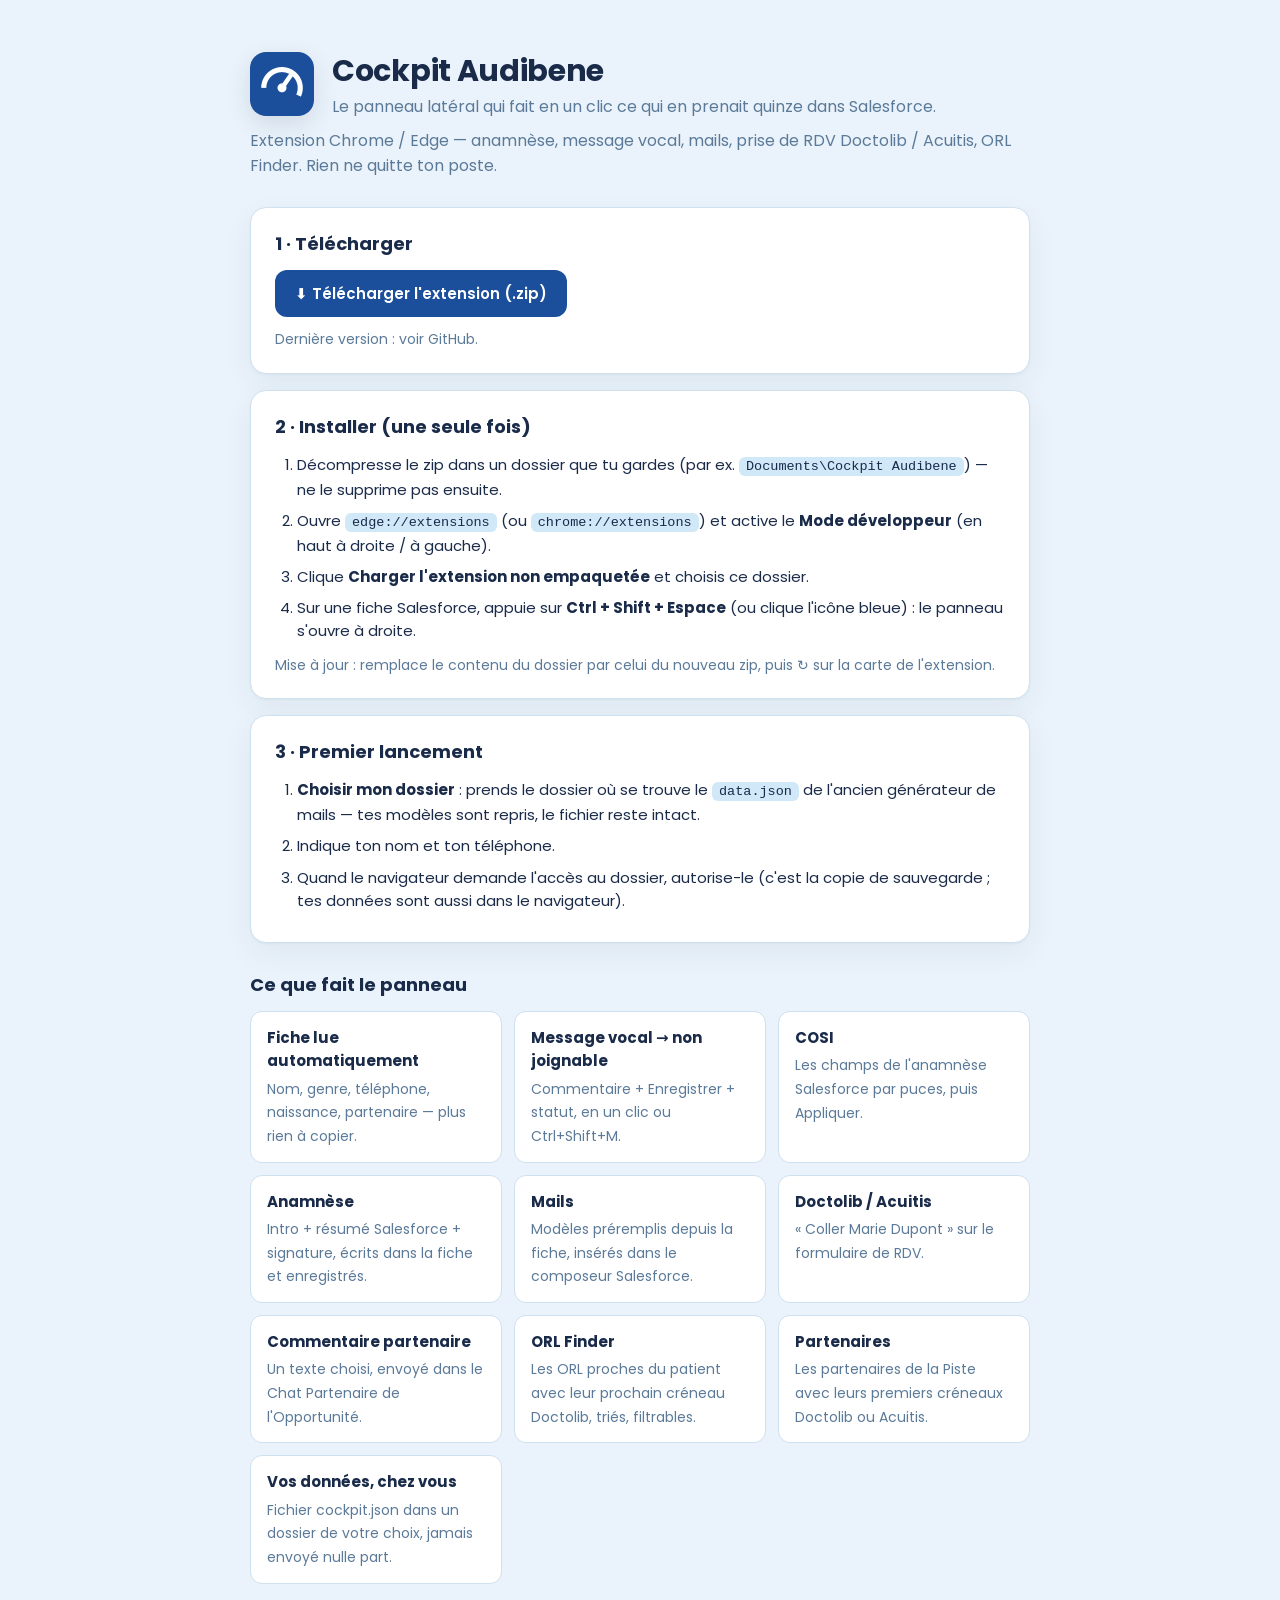
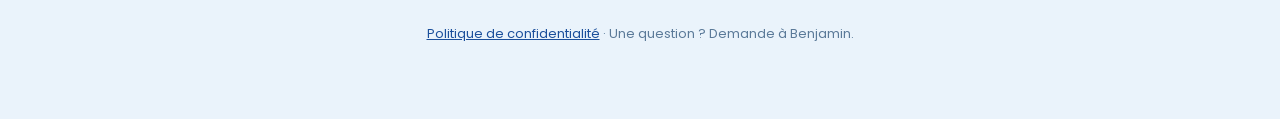
==== index.html @ 2cc53d77 "Page d'installation de Cockpit Audibene Le code source vit dans un dépôt privé ; ce dépôt ne contien" ====
<!doctype html>
<html lang="fr">
<head>
  <meta charset="utf-8" />
  <meta name="viewport" content="width=device-width, initial-scale=1" />
  <title>Cockpit Audibene — installation</title>
  <link rel="icon" href="./icons/icon48.png" />
  <link rel="preconnect" href="https://fonts.gstatic.com" crossorigin />
  <link rel="stylesheet" href="https://fonts.googleapis.com/css2?family=Poppins:wght@400;500;600;700&display=swap" />
  <style>
    :root { --bg:#eaf3fb; --surface:#fff; --text:#1a2b4a; --muted:#5b7a99; --accent:#1b4f9b; --accent-strong:#154080; --accent-soft:#d0e8f7; --border:#cfe0ef; --success:#2e7d5a; }
    * { box-sizing: border-box; }
    body { margin:0; background:var(--bg); color:var(--text); font: 15px/1.55 "Poppins","Segoe UI",system-ui,sans-serif; }
    main { max-width: 820px; margin: 0 auto; padding: 48px 20px 80px; }
    .hero { display:flex; align-items:center; gap:18px; margin-bottom: 10px; }
    .hero img { width:64px; height:64px; border-radius:16px; box-shadow: 0 8px 24px rgba(26,43,74,.12); }
    h1 { margin:0; font-size: 30px; letter-spacing:-.01em; }
    .sub { color:var(--muted); margin: 0 0 28px; font-size: 16px; }
    .card { background:var(--surface); border:1px solid var(--border); border-radius:16px; padding: 22px 24px; margin: 16px 0; box-shadow: 0 1px 2px rgba(26,43,74,.04), 0 10px 30px rgba(26,43,74,.06); }
    h2 { font-size: 18px; margin: 0 0 12px; }
    .btn { display:inline-flex; align-items:center; gap:8px; background:var(--accent); color:#fff; text-decoration:none; padding: 12px 20px; border-radius: 12px; font-weight:600; transition: background .25s, transform .25s, box-shadow .25s; }
    .btn:hover { background:var(--accent-strong); box-shadow: 0 6px 18px rgba(27,79,155,.28); transform: translateY(-1px); }
    .btn.ghost { background: var(--accent-soft); color: var(--accent-strong); }
    .btn.ghost:hover { background:#b8d4e8; box-shadow:none; }
    .row { display:flex; flex-wrap:wrap; gap:12px; align-items:center; }
    ol { padding-left: 22px; margin: 0; } ol li { margin: 8px 0; }
    code { background: var(--accent-soft); padding: 2px 7px; border-radius: 6px; font-size: 13.5px; }
    .grid { display:grid; grid-template-columns: repeat(auto-fit, minmax(220px, 1fr)); gap: 12px; }
    .feat { background: var(--surface); border:1px solid var(--border); border-radius: 12px; padding: 14px 16px; }
    .feat b { display:block; margin-bottom: 4px; }
    .feat span { color: var(--muted); font-size: 14px; }
    .note { color: var(--muted); font-size: 14px; }
    footer { color: var(--muted); font-size: 13px; text-align:center; margin-top: 40px; }
    footer a { color: var(--accent); }
  </style>
</head>
<body>
<main>
  <div class="hero">
    <img src="./icons/icon128.png" alt="" />
    <div>
      <h1>Cockpit Audibene</h1>
      <p class="sub" style="margin:0">Le panneau latéral qui fait en un clic ce qui en prenait quinze dans Salesforce.</p>
    </div>
  </div>
  <p class="sub">Extension Chrome / Edge — anamnèse, message vocal, mails, prise de RDV Doctolib / Acuitis, ORL Finder. Rien ne quitte ton poste.</p>

  <div class="card">
    <h2>1 · Télécharger</h2>
    <div class="row">
      <a class="btn" id="dl" href="https://github.com/Benjamin-Mag/cockpit-audibene-install/releases/latest/download/cockpit-audibene.zip">⬇ Télécharger l'extension (.zip)</a>
    </div>
    <p class="note" style="margin:12px 0 0">Dernière version : <span id="ver">…</span>.</p>
  </div>

  <div class="card">
    <h2>2 · Installer (une seule fois)</h2>
    <ol>
      <li>Décompresse le zip dans un dossier que tu gardes (par ex. <code>Documents\Cockpit Audibene</code>) — ne le supprime pas ensuite.</li>
      <li>Ouvre <code>edge://extensions</code> (ou <code>chrome://extensions</code>) et active le <b>Mode développeur</b> (en haut à droite / à gauche).</li>
      <li>Clique <b>Charger l'extension non empaquetée</b> et choisis ce dossier.</li>
      <li>Sur une fiche Salesforce, appuie sur <b>Ctrl + Shift + Espace</b> (ou clique l'icône bleue) : le panneau s'ouvre à droite.</li>
    </ol>
    <p class="note" style="margin:12px 0 0">Mise à jour : remplace le contenu du dossier par celui du nouveau zip, puis ↻ sur la carte de l'extension.</p>
  </div>

  <div class="card">
    <h2>3 · Premier lancement</h2>
    <ol>
      <li><b>Choisir mon dossier</b> : prends le dossier où se trouve le <code>data.json</code> de l'ancien générateur de mails — tes modèles sont repris, le fichier reste intact.</li>
      <li>Indique ton nom et ton téléphone.</li>
      <li>Quand le navigateur demande l'accès au dossier, autorise-le (c'est la copie de sauvegarde ; tes données sont aussi dans le navigateur).</li>
    </ol>
  </div>

  <h2 style="margin:28px 0 12px">Ce que fait le panneau</h2>
  <div class="grid">
    <div class="feat"><b>Fiche lue automatiquement</b><span>Nom, genre, téléphone, naissance, partenaire — plus rien à copier.</span></div>
    <div class="feat"><b>Message vocal → non joignable</b><span>Commentaire + Enregistrer + statut, en un clic ou Ctrl+Shift+M.</span></div>
    <div class="feat"><b>COSI</b><span>Les champs de l'anamnèse Salesforce par puces, puis Appliquer.</span></div>
    <div class="feat"><b>Anamnèse</b><span>Intro + résumé Salesforce + signature, écrits dans la fiche et enregistrés.</span></div>
    <div class="feat"><b>Mails</b><span>Modèles préremplis depuis la fiche, insérés dans le composeur Salesforce.</span></div>
    <div class="feat"><b>Doctolib / Acuitis</b><span>« Coller Marie Dupont » sur le formulaire de RDV.</span></div>
    <div class="feat"><b>Commentaire partenaire</b><span>Un texte choisi, envoyé dans le Chat Partenaire de l'Opportunité.</span></div>
    <div class="feat"><b>ORL Finder</b><span>Les ORL proches du patient avec leur prochain créneau Doctolib, triés, filtrables.</span></div>
    <div class="feat"><b>Partenaires</b><span>Les partenaires de la Piste avec leurs premiers créneaux Doctolib ou Acuitis.</span></div>
    <div class="feat"><b>Vos données, chez vous</b><span>Fichier cockpit.json dans un dossier de votre choix, jamais envoyé nulle part.</span></div>
  </div>

  <footer>
    <a href="./privacy.html">Politique de confidentialité</a> · Une question ? Demande à Benjamin.
  </footer>
</main>
<script>
  fetch('https://api.github.com/repos/Benjamin-Mag/cockpit-audibene-install/releases/latest').then(r => r.json()).then(r => {
    if (r && r.tag_name) document.getElementById('ver').textContent = r.tag_name + (r.published_at ? ' — ' + new Date(r.published_at).toLocaleDateString('fr-FR') : '');
    else document.getElementById('ver').textContent = 'voir GitHub';
  }).catch(() => { document.getElementById('ver').textContent = 'voir GitHub'; });
</script>
</body>
</html>
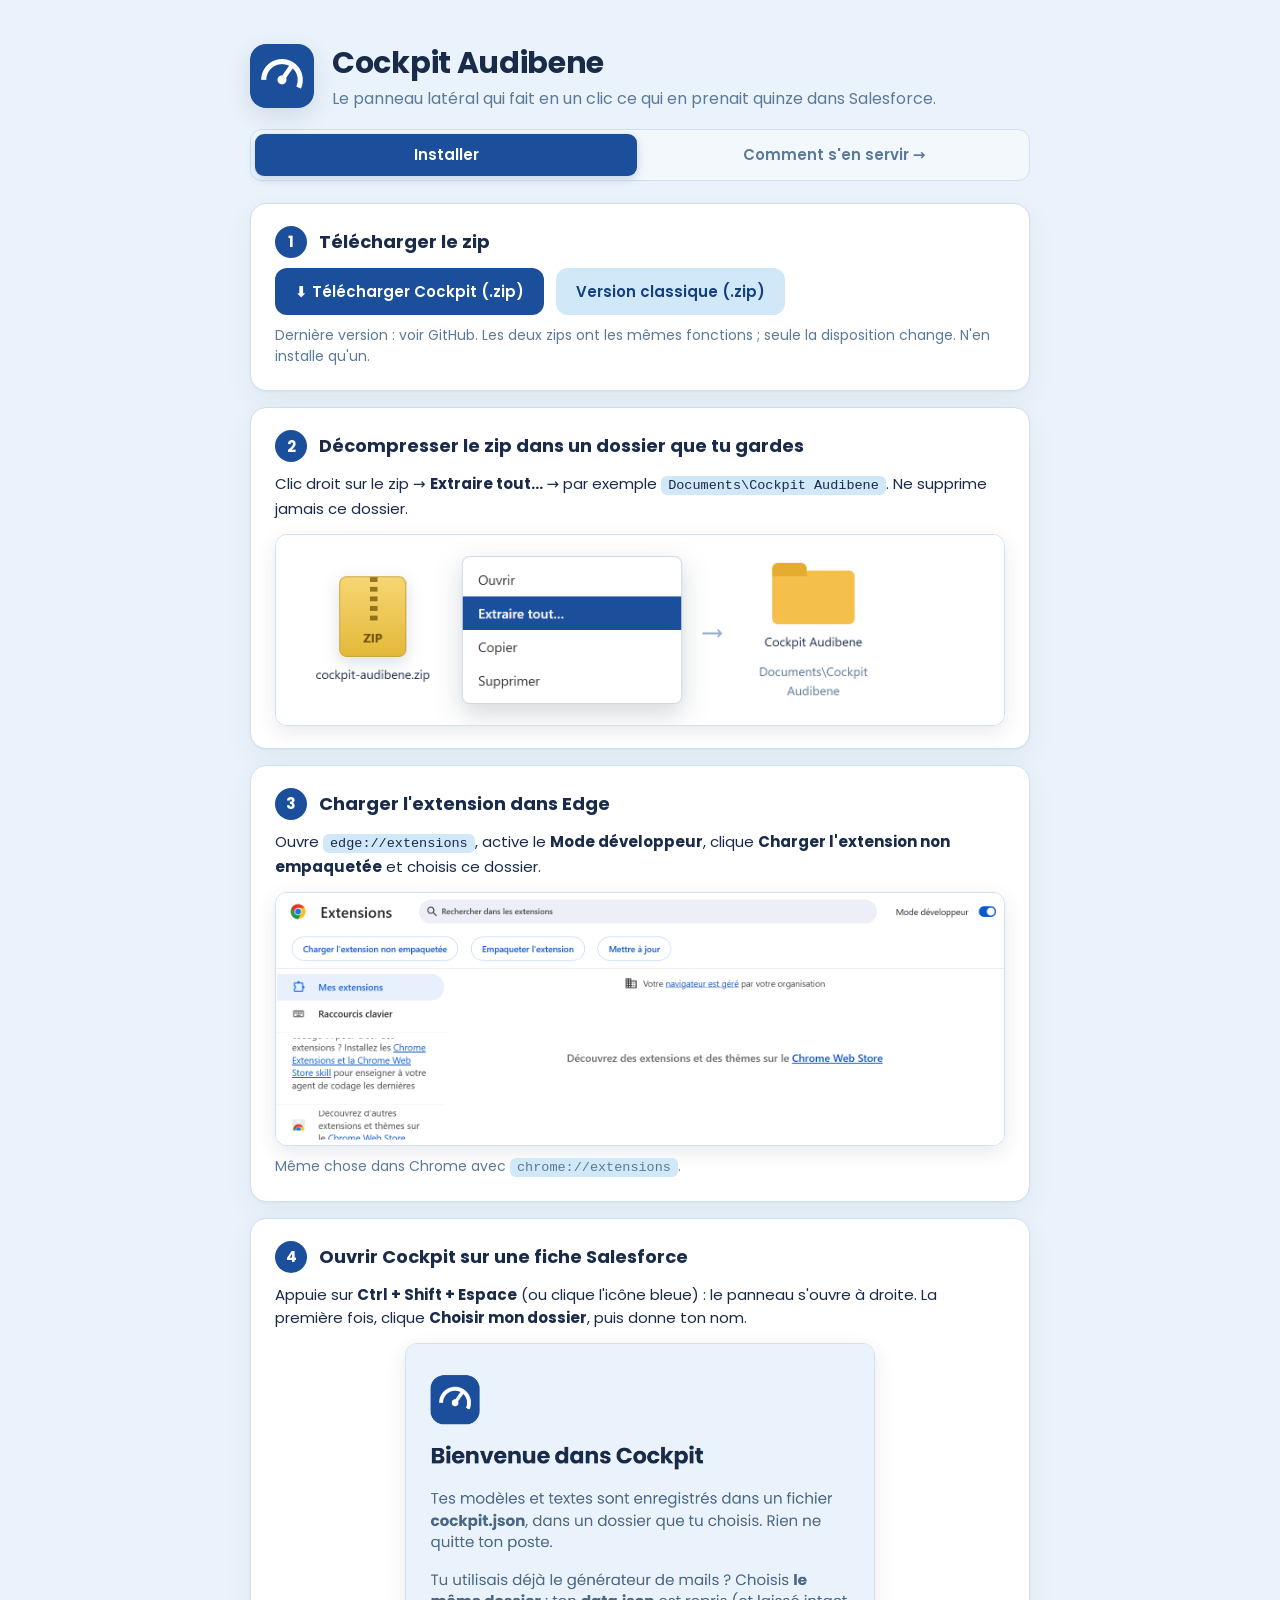
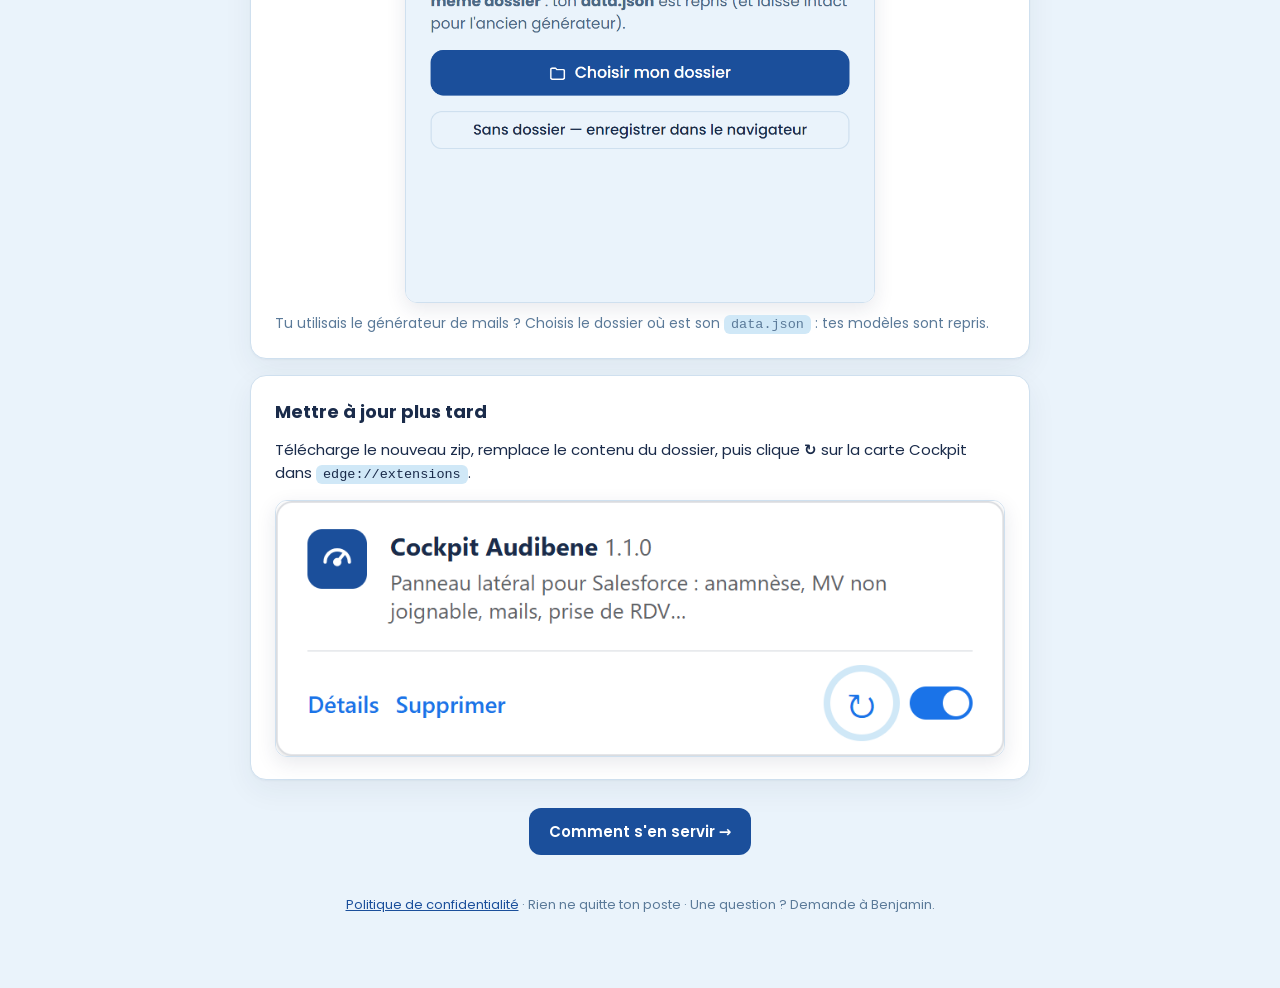
==== commit 8c88fcf0: "Tutoriel : installation en 4 étapes et page « Comment s’en servir », avec captures - index.html : 4 " ====
--- a/index.html
+++ b/index.html
@@ -7,32 +7,7 @@
   <link rel="icon" href="./icons/icon48.png" />
   <link rel="preconnect" href="https://fonts.gstatic.com" crossorigin />
   <link rel="stylesheet" href="https://fonts.googleapis.com/css2?family=Poppins:wght@400;500;600;700&display=swap" />
-  <style>
-    :root { --bg:#eaf3fb; --surface:#fff; --text:#1a2b4a; --muted:#5b7a99; --accent:#1b4f9b; --accent-strong:#154080; --accent-soft:#d0e8f7; --border:#cfe0ef; --success:#2e7d5a; }
-    * { box-sizing: border-box; }
-    body { margin:0; background:var(--bg); color:var(--text); font: 15px/1.55 "Poppins","Segoe UI",system-ui,sans-serif; }
-    main { max-width: 820px; margin: 0 auto; padding: 48px 20px 80px; }
-    .hero { display:flex; align-items:center; gap:18px; margin-bottom: 10px; }
-    .hero img { width:64px; height:64px; border-radius:16px; box-shadow: 0 8px 24px rgba(26,43,74,.12); }
-    h1 { margin:0; font-size: 30px; letter-spacing:-.01em; }
-    .sub { color:var(--muted); margin: 0 0 28px; font-size: 16px; }
-    .card { background:var(--surface); border:1px solid var(--border); border-radius:16px; padding: 22px 24px; margin: 16px 0; box-shadow: 0 1px 2px rgba(26,43,74,.04), 0 10px 30px rgba(26,43,74,.06); }
-    h2 { font-size: 18px; margin: 0 0 12px; }
-    .btn { display:inline-flex; align-items:center; gap:8px; background:var(--accent); color:#fff; text-decoration:none; padding: 12px 20px; border-radius: 12px; font-weight:600; transition: background .25s, transform .25s, box-shadow .25s; }
-    .btn:hover { background:var(--accent-strong); box-shadow: 0 6px 18px rgba(27,79,155,.28); transform: translateY(-1px); }
-    .btn.ghost { background: var(--accent-soft); color: var(--accent-strong); }
-    .btn.ghost:hover { background:#b8d4e8; box-shadow:none; }
-    .row { display:flex; flex-wrap:wrap; gap:12px; align-items:center; }
-    ol { padding-left: 22px; margin: 0; } ol li { margin: 8px 0; }
-    code { background: var(--accent-soft); padding: 2px 7px; border-radius: 6px; font-size: 13.5px; }
-    .grid { display:grid; grid-template-columns: repeat(auto-fit, minmax(220px, 1fr)); gap: 12px; }
-    .feat { background: var(--surface); border:1px solid var(--border); border-radius: 12px; padding: 14px 16px; }
-    .feat b { display:block; margin-bottom: 4px; }
-    .feat span { color: var(--muted); font-size: 14px; }
-    .note { color: var(--muted); font-size: 14px; }
-    footer { color: var(--muted); font-size: 13px; text-align:center; margin-top: 40px; }
-    footer a { color: var(--accent); }
-  </style>
+  <link rel="stylesheet" href="./tuto.css" />
 </head>
 <body>
 <main>
@@ -43,52 +18,50 @@
       <p class="sub" style="margin:0">Le panneau latéral qui fait en un clic ce qui en prenait quinze dans Salesforce.</p>
     </div>
   </div>
-  <p class="sub">Extension Chrome / Edge — anamnèse, message vocal, mails, prise de RDV Doctolib / Acuitis, ORL Finder. Rien ne quitte ton poste.</p>
+  <nav class="onglets" aria-label="Pages">
+    <a class="on" href="./index.html" aria-current="page">Installer</a>
+    <a href="./utiliser.html">Comment s'en servir →</a>
+  </nav>
 
-  <div class="card">
-    <h2>1 · Télécharger</h2>
+  <section class="card telecharger" id="telecharger">
+    <div class="etape"><span class="num">1</span><h2>Télécharger le zip</h2></div>
     <div class="row">
-      <a class="btn" id="dl" href="https://github.com/Benjamin-Mag/cockpit-audibene-install/releases/latest/download/cockpit-audibene.zip">⬇ Télécharger l'extension (.zip)</a>
+      <a class="btn" id="dl" href="https://github.com/Benjamin-Mag/cockpit-audibene-install/releases/latest/download/cockpit-audibene.zip">⬇ Télécharger Cockpit (.zip)</a>
+      <a class="btn ghost" id="dl-classique" href="https://github.com/Benjamin-Mag/cockpit-audibene-install/releases/latest/download/cockpit-audibene-classique.zip" title="Même Cockpit, même fonctions, mais avec l'ancienne disposition : onglets en haut, pas d'écran Fiche">Version classique (.zip)</a>
     </div>
-    <p class="note" style="margin:12px 0 0">Dernière version : <span id="ver">…</span>.</p>
-  </div>
+    <p class="note">Dernière version : <span id="ver">…</span>. Les deux zips ont les mêmes fonctions ; seule la disposition change. N'en installe qu'un.</p>
+  </section>
 
-  <div class="card">
-    <h2>2 · Installer (une seule fois)</h2>
-    <ol>
-      <li>Décompresse le zip dans un dossier que tu gardes (par ex. <code>Documents\Cockpit Audibene</code>) — ne le supprime pas ensuite.</li>
-      <li>Ouvre <code>edge://extensions</code> (ou <code>chrome://extensions</code>) et active le <b>Mode développeur</b> (en haut à droite / à gauche).</li>
-      <li>Clique <b>Charger l'extension non empaquetée</b> et choisis ce dossier.</li>
-      <li>Sur une fiche Salesforce, appuie sur <b>Ctrl + Shift + Espace</b> (ou clique l'icône bleue) : le panneau s'ouvre à droite.</li>
-    </ol>
-    <p class="note" style="margin:12px 0 0">Mise à jour : remplace le contenu du dossier par celui du nouveau zip, puis ↻ sur la carte de l'extension.</p>
-  </div>
+  <section class="card">
+    <div class="etape"><span class="num">2</span><h2>Décompresser le zip dans un dossier que tu gardes</h2></div>
+    <p>Clic droit sur le zip → <b>Extraire tout…</b> → par exemple <code>Documents\Cockpit Audibene</code>. Ne supprime jamais ce dossier.</p>
+    <figure><img src="./images/decompresser.png" alt="Clic droit sur le zip, Extraire tout, vers le dossier Documents\Cockpit Audibene" /></figure>
+  </section>
 
-  <div class="card">
-    <h2>3 · Premier lancement</h2>
-    <ol>
-      <li><b>Choisir mon dossier</b> : prends le dossier où se trouve le <code>data.json</code> de l'ancien générateur de mails — tes modèles sont repris, le fichier reste intact.</li>
-      <li>Indique ton nom et ton téléphone.</li>
-      <li>Quand le navigateur demande l'accès au dossier, autorise-le (c'est la copie de sauvegarde ; tes données sont aussi dans le navigateur).</li>
-    </ol>
-  </div>
+  <section class="card">
+    <div class="etape"><span class="num">3</span><h2>Charger l'extension dans Edge</h2></div>
+    <p>Ouvre <code>edge://extensions</code>, active le <b>Mode développeur</b>, clique <b>Charger l'extension non empaquetée</b> et choisis ce dossier.</p>
+    <figure><img src="./images/extensions-mode-developpeur.png" alt="Page des extensions : Mode développeur activé, bouton Charger l'extension non empaquetée" /></figure>
+    <p class="note">Même chose dans Chrome avec <code>chrome://extensions</code>.</p>
+  </section>
 
-  <h2 style="margin:28px 0 12px">Ce que fait le panneau</h2>
-  <div class="grid">
-    <div class="feat"><b>Fiche lue automatiquement</b><span>Nom, genre, téléphone, naissance, partenaire — plus rien à copier.</span></div>
-    <div class="feat"><b>Message vocal → non joignable</b><span>Commentaire + Enregistrer + statut, en un clic ou Ctrl+Shift+M.</span></div>
-    <div class="feat"><b>COSI</b><span>Les champs de l'anamnèse Salesforce par puces, puis Appliquer.</span></div>
-    <div class="feat"><b>Anamnèse</b><span>Intro + résumé Salesforce + signature, écrits dans la fiche et enregistrés.</span></div>
-    <div class="feat"><b>Mails</b><span>Modèles préremplis depuis la fiche, insérés dans le composeur Salesforce.</span></div>
-    <div class="feat"><b>Doctolib / Acuitis</b><span>« Coller Marie Dupont » sur le formulaire de RDV.</span></div>
-    <div class="feat"><b>Commentaire partenaire</b><span>Un texte choisi, envoyé dans le Chat Partenaire de l'Opportunité.</span></div>
-    <div class="feat"><b>ORL Finder</b><span>Les ORL proches du patient avec leur prochain créneau Doctolib, triés, filtrables.</span></div>
-    <div class="feat"><b>Partenaires</b><span>Les partenaires de la Piste avec leurs premiers créneaux Doctolib ou Acuitis.</span></div>
-    <div class="feat"><b>Vos données, chez vous</b><span>Fichier cockpit.json dans un dossier de votre choix, jamais envoyé nulle part.</span></div>
-  </div>
+  <section class="card">
+    <div class="etape"><span class="num">4</span><h2>Ouvrir Cockpit sur une fiche Salesforce</h2></div>
+    <p>Appuie sur <b>Ctrl + Shift + Espace</b> (ou clique l'icône bleue) : le panneau s'ouvre à droite. La première fois, clique <b>Choisir mon dossier</b>, puis donne ton nom.</p>
+    <figure class="panneau"><img src="./images/premier-lancement.png" alt="Premier lancement : Bienvenue dans Cockpit, bouton Choisir mon dossier" /></figure>
+    <p class="note">Tu utilisais le générateur de mails ? Choisis le dossier où est son <code>data.json</code> : tes modèles sont repris.</p>
+  </section>
+
+  <section class="card">
+    <h2>Mettre à jour plus tard</h2>
+    <p>Télécharge le nouveau zip, remplace le contenu du dossier, puis clique <b>↻</b> sur la carte Cockpit dans <code>edge://extensions</code>.</p>
+    <figure><img src="./images/mise-a-jour.png" alt="Carte de l'extension Cockpit Audibene avec le bouton ↻" /></figure>
+  </section>
+
+  <p class="suite"><a class="btn" href="./utiliser.html">Comment s'en servir →</a></p>
 
   <footer>
-    <a href="./privacy.html">Politique de confidentialité</a> · Une question ? Demande à Benjamin.
+    <a href="./privacy.html">Politique de confidentialité</a> · Rien ne quitte ton poste · Une question ? Demande à Benjamin.
   </footer>
 </main>
 <script>
--- a/tuto.css
+++ b/tuto.css
@@ -0,0 +1,42 @@
+:root { --bg:#eaf3fb; --surface:#fff; --text:#1a2b4a; --muted:#5b7a99; --accent:#1b4f9b; --accent-strong:#154080; --accent-soft:#d0e8f7; --border:#cfe0ef; --success:#2e7d5a; --warn:#b98a3b; --warn-soft:#f7efdd; }
+* { box-sizing: border-box; }
+body { margin:0; background:var(--bg); color:var(--text); font: 15px/1.55 "Poppins","Segoe UI",system-ui,sans-serif; }
+main { max-width: 820px; margin: 0 auto; padding: 40px 20px 80px; }
+.hero { display:flex; align-items:center; gap:18px; margin-bottom: 18px; }
+.hero img { width:64px; height:64px; border-radius:16px; box-shadow: 0 8px 24px rgba(26,43,74,.12); }
+h1 { margin:0; font-size: 30px; letter-spacing:-.01em; }
+.sub { color:var(--muted); margin: 0 0 20px; font-size: 16px; }
+.onglets { display:flex; gap:6px; background:#f3f8fc; border:1px solid var(--border); border-radius:12px; padding:4px; margin: 0 0 22px; }
+.onglets a { flex:1; text-align:center; text-decoration:none; color:var(--muted); font-weight:600; padding: 9px 12px; border-radius: 9px; transition: background .25s, color .25s; }
+.onglets a:hover { color:var(--text); background: var(--accent-soft); }
+.onglets a.on { background: var(--accent); color:#fff; box-shadow: 0 3px 10px rgba(27,79,155,.22); }
+.card { background:var(--surface); border:1px solid var(--border); border-radius:16px; padding: 22px 24px; margin: 16px 0; box-shadow: 0 1px 2px rgba(26,43,74,.04), 0 10px 30px rgba(26,43,74,.06); }
+.card p { margin: 0 0 12px; }
+h2 { font-size: 18px; margin: 0 0 12px; }
+.etape { display:flex; align-items:center; gap:12px; margin-bottom: 10px; }
+.etape h2 { margin:0; }
+.num { flex:0 0 auto; width:32px; height:32px; border-radius:50%; background:var(--accent); color:#fff; font-weight:700; display:flex; align-items:center; justify-content:center; }
+.btn { display:inline-flex; align-items:center; gap:8px; background:var(--accent); color:#fff; text-decoration:none; padding: 12px 20px; border-radius: 12px; font-weight:600; transition: background .25s, transform .25s, box-shadow .25s; }
+.btn:hover { background:var(--accent-strong); box-shadow: 0 6px 18px rgba(27,79,155,.28); transform: translateY(-1px); }
+.btn.ghost { background: var(--accent-soft); color: var(--accent-strong); }
+.btn.ghost:hover { background:#b8d4e8; box-shadow:none; }
+.row { display:flex; flex-wrap:wrap; gap:12px; align-items:center; }
+code { background: var(--accent-soft); padding: 2px 7px; border-radius: 6px; font-size: 13.5px; }
+.note { color: var(--muted); font-size: 14px; margin: 10px 0 0 !important; }
+figure { margin: 14px 0 0; }
+figure img { display:block; width:100%; height:auto; border:1px solid var(--border); border-radius: 12px; box-shadow: 0 6px 20px rgba(26,43,74,.10); }
+figure.panneau img, .ecran figure img { width: auto; max-width: 100%; max-height: 560px; }
+figure.panneau { display:flex; justify-content:center; }
+.ecran { display:grid; grid-template-columns: 1fr 320px; gap: 22px; align-items:start; }
+.ecran figure { margin: 0; }
+.ecran figure img { max-height: 520px; }
+@media (max-width: 680px) { .ecran { grid-template-columns: 1fr; } .ecran figure { display:flex; justify-content:center; } }
+ol { padding-left: 22px; margin: 0; } ol li { margin: 8px 0; }
+.var { display:inline-block; background: var(--warn-soft); color: var(--warn); border-radius: 6px; padding: 1px 7px; font-style: italic; font-size: 13.5px; }
+.suite { text-align:center; margin: 28px 0 0; }
+.sommaire { display:grid; grid-template-columns: repeat(auto-fit, minmax(180px, 1fr)); gap: 8px; margin: 0 0 8px; }
+.sommaire a { background:var(--surface); border:1px solid var(--border); border-radius: 10px; padding: 9px 12px; text-decoration:none; color:var(--accent-strong); font-weight:600; font-size: 14px; transition: background .25s, border-color .25s; }
+.sommaire a:hover { background: var(--accent-soft); border-color: var(--accent); }
+.astuce { background: var(--warn-soft); border-radius: 10px; padding: 10px 14px; font-size: 14px; }
+footer { color: var(--muted); font-size: 13px; text-align:center; margin-top: 40px; }
+footer a { color: var(--accent); }
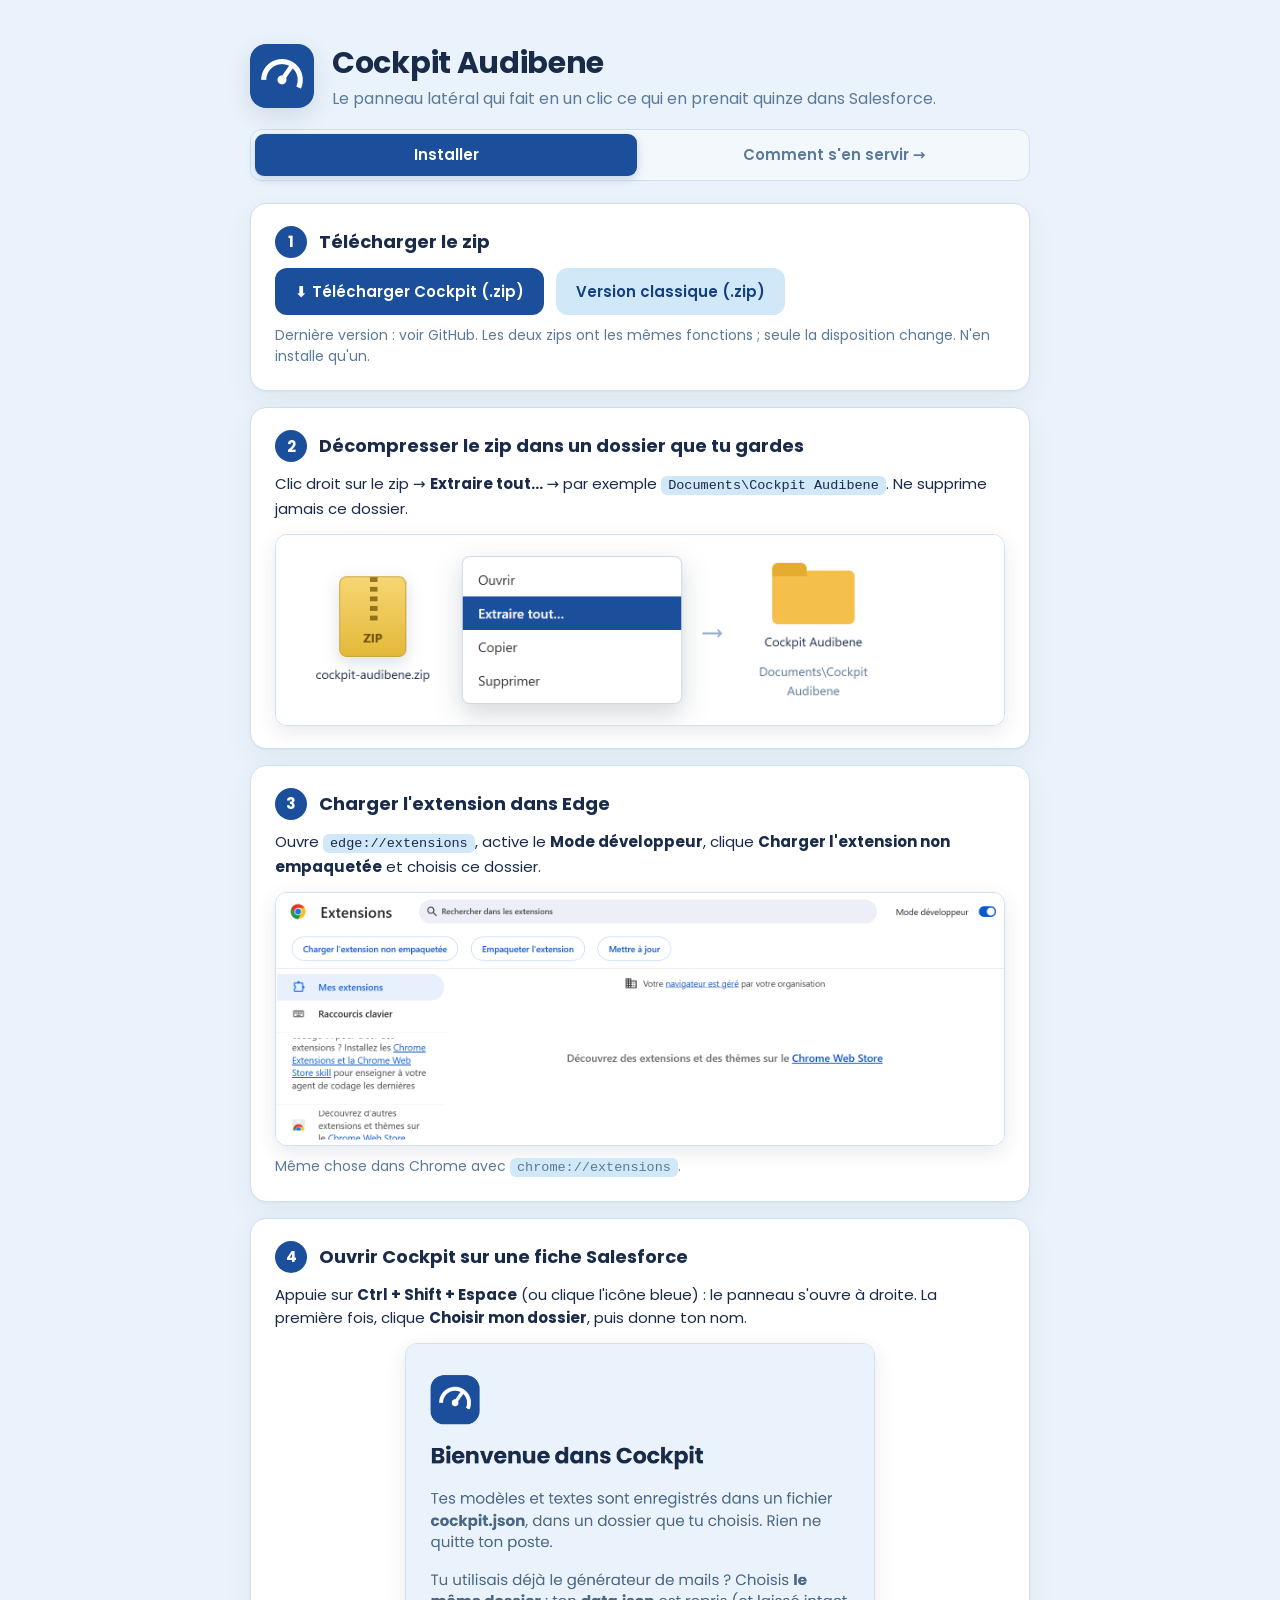
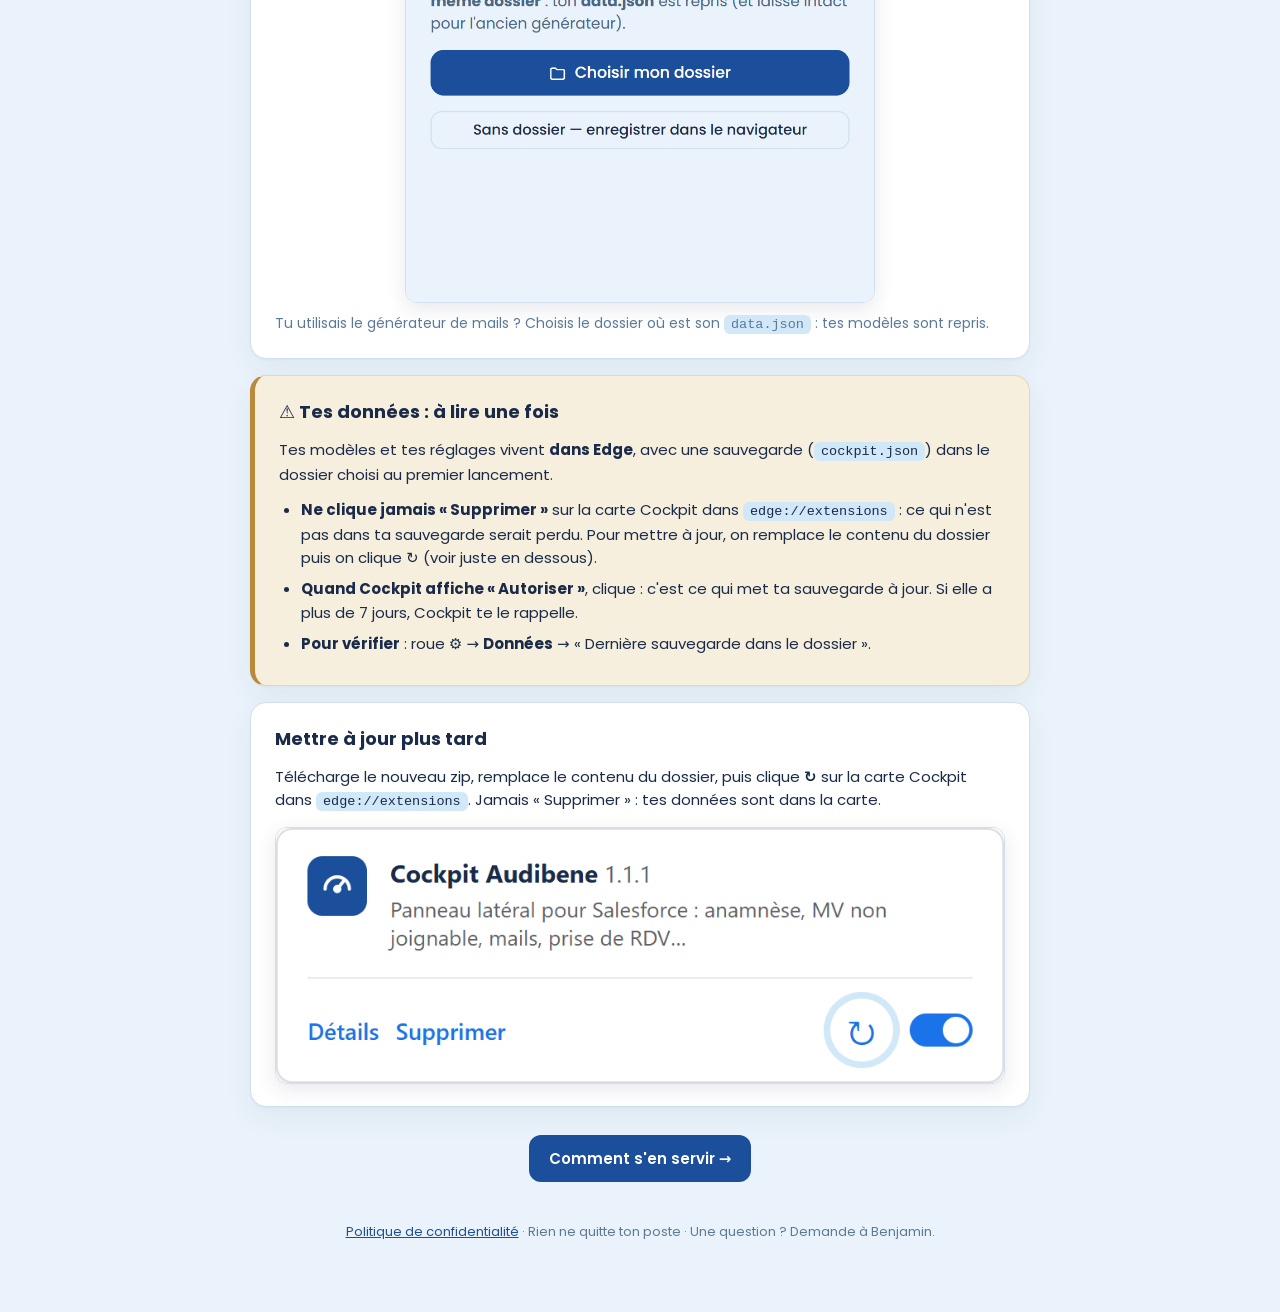
==== commit 8f07c463: "Page d'installation : avertissement « Tes données » (ne jamais cliquer Supprimer, vérifier sa sauveg" ====
--- a/index.html
+++ b/index.html
@@ -52,9 +52,19 @@
     <p class="note">Tu utilisais le générateur de mails ? Choisis le dossier où est son <code>data.json</code> : tes modèles sont repris.</p>
   </section>
 
+  <section class="card attention" id="donnees">
+    <h2>⚠ Tes données : à lire une fois</h2>
+    <p>Tes modèles et tes réglages vivent <b>dans Edge</b>, avec une sauvegarde (<code>cockpit.json</code>) dans le dossier choisi au premier lancement.</p>
+    <ul>
+      <li><b>Ne clique jamais « Supprimer »</b> sur la carte Cockpit dans <code>edge://extensions</code> : ce qui n'est pas dans ta sauvegarde serait perdu. Pour mettre à jour, on remplace le contenu du dossier puis on clique ↻ (voir juste en dessous).</li>
+      <li><b>Quand Cockpit affiche « Autoriser »</b>, clique : c'est ce qui met ta sauvegarde à jour. Si elle a plus de 7 jours, Cockpit te le rappelle.</li>
+      <li><b>Pour vérifier</b> : roue ⚙ → <b>Données</b> → « Dernière sauvegarde dans le dossier ».</li>
+    </ul>
+  </section>
+
   <section class="card">
     <h2>Mettre à jour plus tard</h2>
-    <p>Télécharge le nouveau zip, remplace le contenu du dossier, puis clique <b>↻</b> sur la carte Cockpit dans <code>edge://extensions</code>.</p>
+    <p>Télécharge le nouveau zip, remplace le contenu du dossier, puis clique <b>↻</b> sur la carte Cockpit dans <code>edge://extensions</code>. Jamais « Supprimer » : tes données sont dans la carte.</p>
     <figure><img src="./images/mise-a-jour.png" alt="Carte de l'extension Cockpit Audibene avec le bouton ↻" /></figure>
   </section>
 
--- a/tuto.css
+++ b/tuto.css
@@ -38,5 +38,7 @@
 .sommaire a { background:var(--surface); border:1px solid var(--border); border-radius: 10px; padding: 9px 12px; text-decoration:none; color:var(--accent-strong); font-weight:600; font-size: 14px; transition: background .25s, border-color .25s; }
 .sommaire a:hover { background: var(--accent-soft); border-color: var(--accent); }
 .astuce { background: var(--warn-soft); border-radius: 10px; padding: 10px 14px; font-size: 14px; }
+.attention { background: var(--warn-soft); border-color: #ead7ae; border-left: 5px solid var(--warn); }
+.attention ul { padding-left: 22px; margin: 0; } .attention li { margin: 8px 0; }
 footer { color: var(--muted); font-size: 13px; text-align:center; margin-top: 40px; }
 footer a { color: var(--accent); }
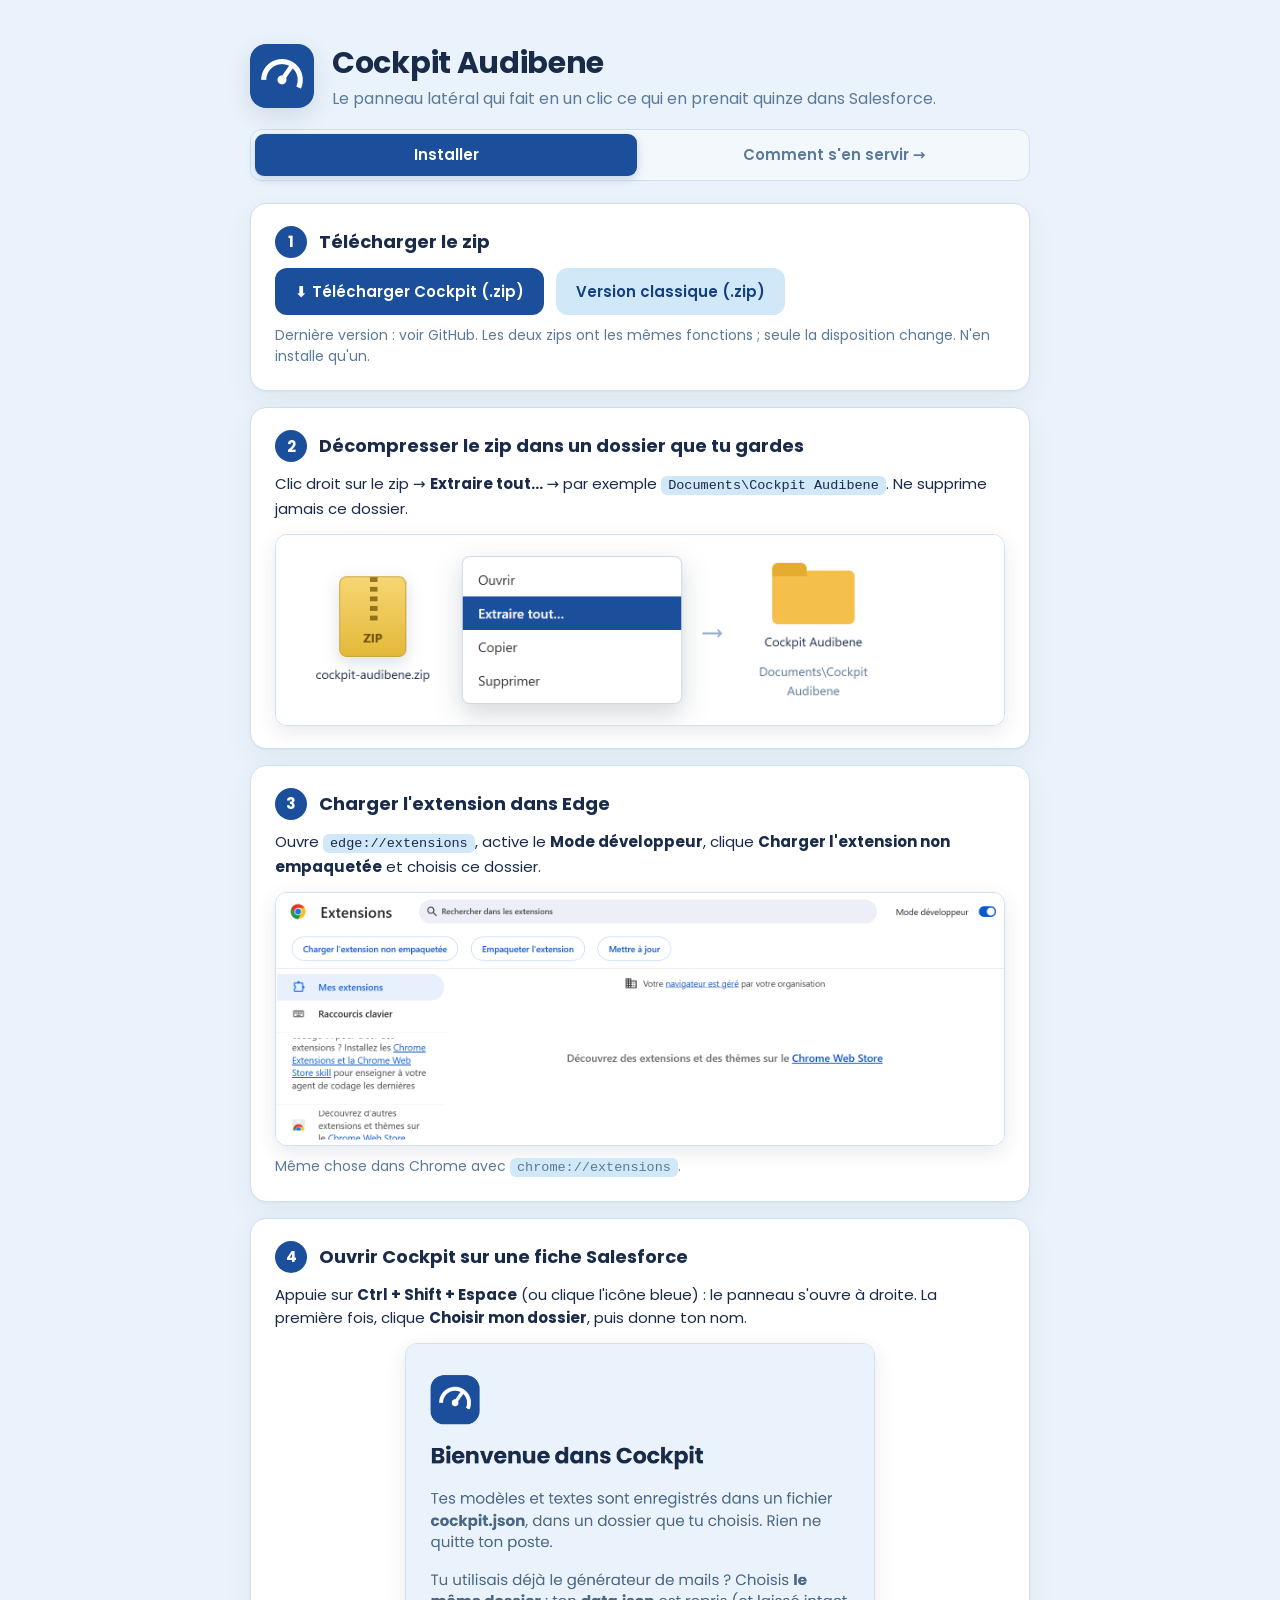
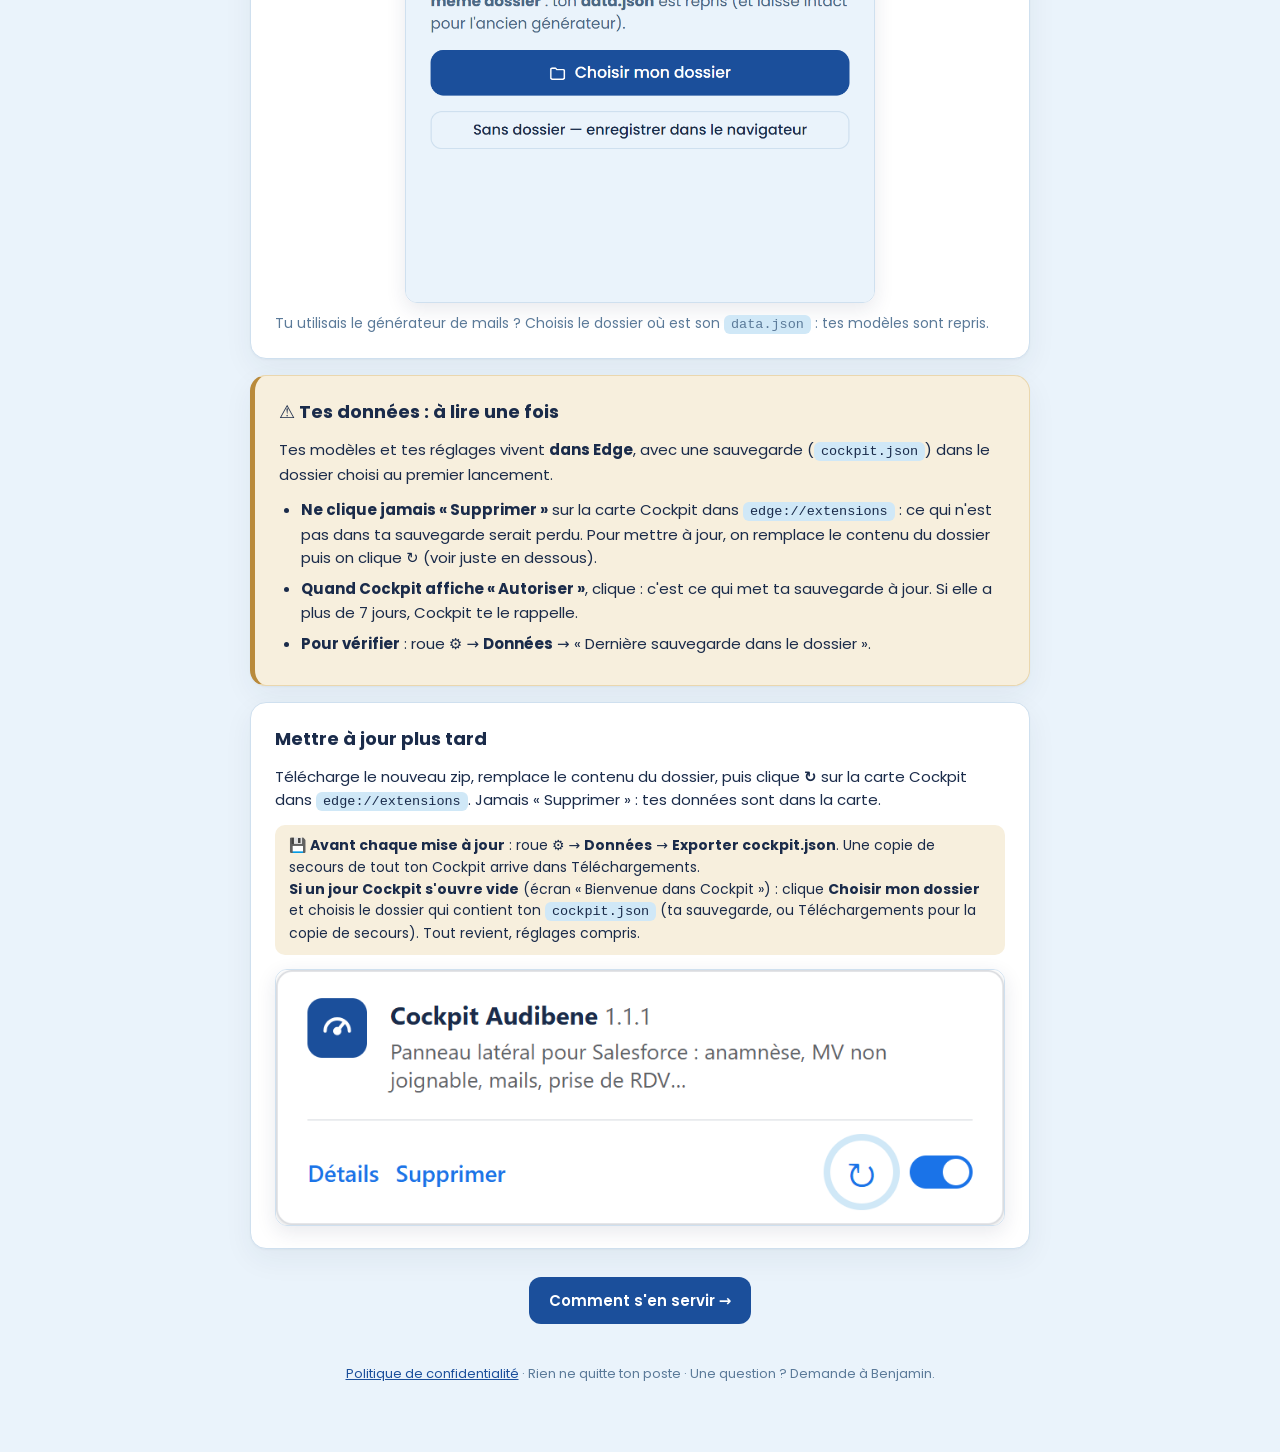
==== commit fa0c7ac7: "Page d'installation : copie de secours avant mise à jour, et comment tout récupérer « Exporter cockp" ====
--- a/index.html
+++ b/index.html
@@ -65,6 +65,7 @@
   <section class="card">
     <h2>Mettre à jour plus tard</h2>
     <p>Télécharge le nouveau zip, remplace le contenu du dossier, puis clique <b>↻</b> sur la carte Cockpit dans <code>edge://extensions</code>. Jamais « Supprimer » : tes données sont dans la carte.</p>
+    <p class="astuce">💾 <b>Avant chaque mise à jour</b> : roue ⚙ → <b>Données</b> → <b>Exporter cockpit.json</b>. Une copie de secours de tout ton Cockpit arrive dans Téléchargements.<br><b>Si un jour Cockpit s'ouvre vide</b> (écran « Bienvenue dans Cockpit ») : clique <b>Choisir mon dossier</b> et choisis le dossier qui contient ton <code>cockpit.json</code> (ta sauvegarde, ou Téléchargements pour la copie de secours). Tout revient, réglages compris.</p>
     <figure><img src="./images/mise-a-jour.png" alt="Carte de l'extension Cockpit Audibene avec le bouton ↻" /></figure>
   </section>
 
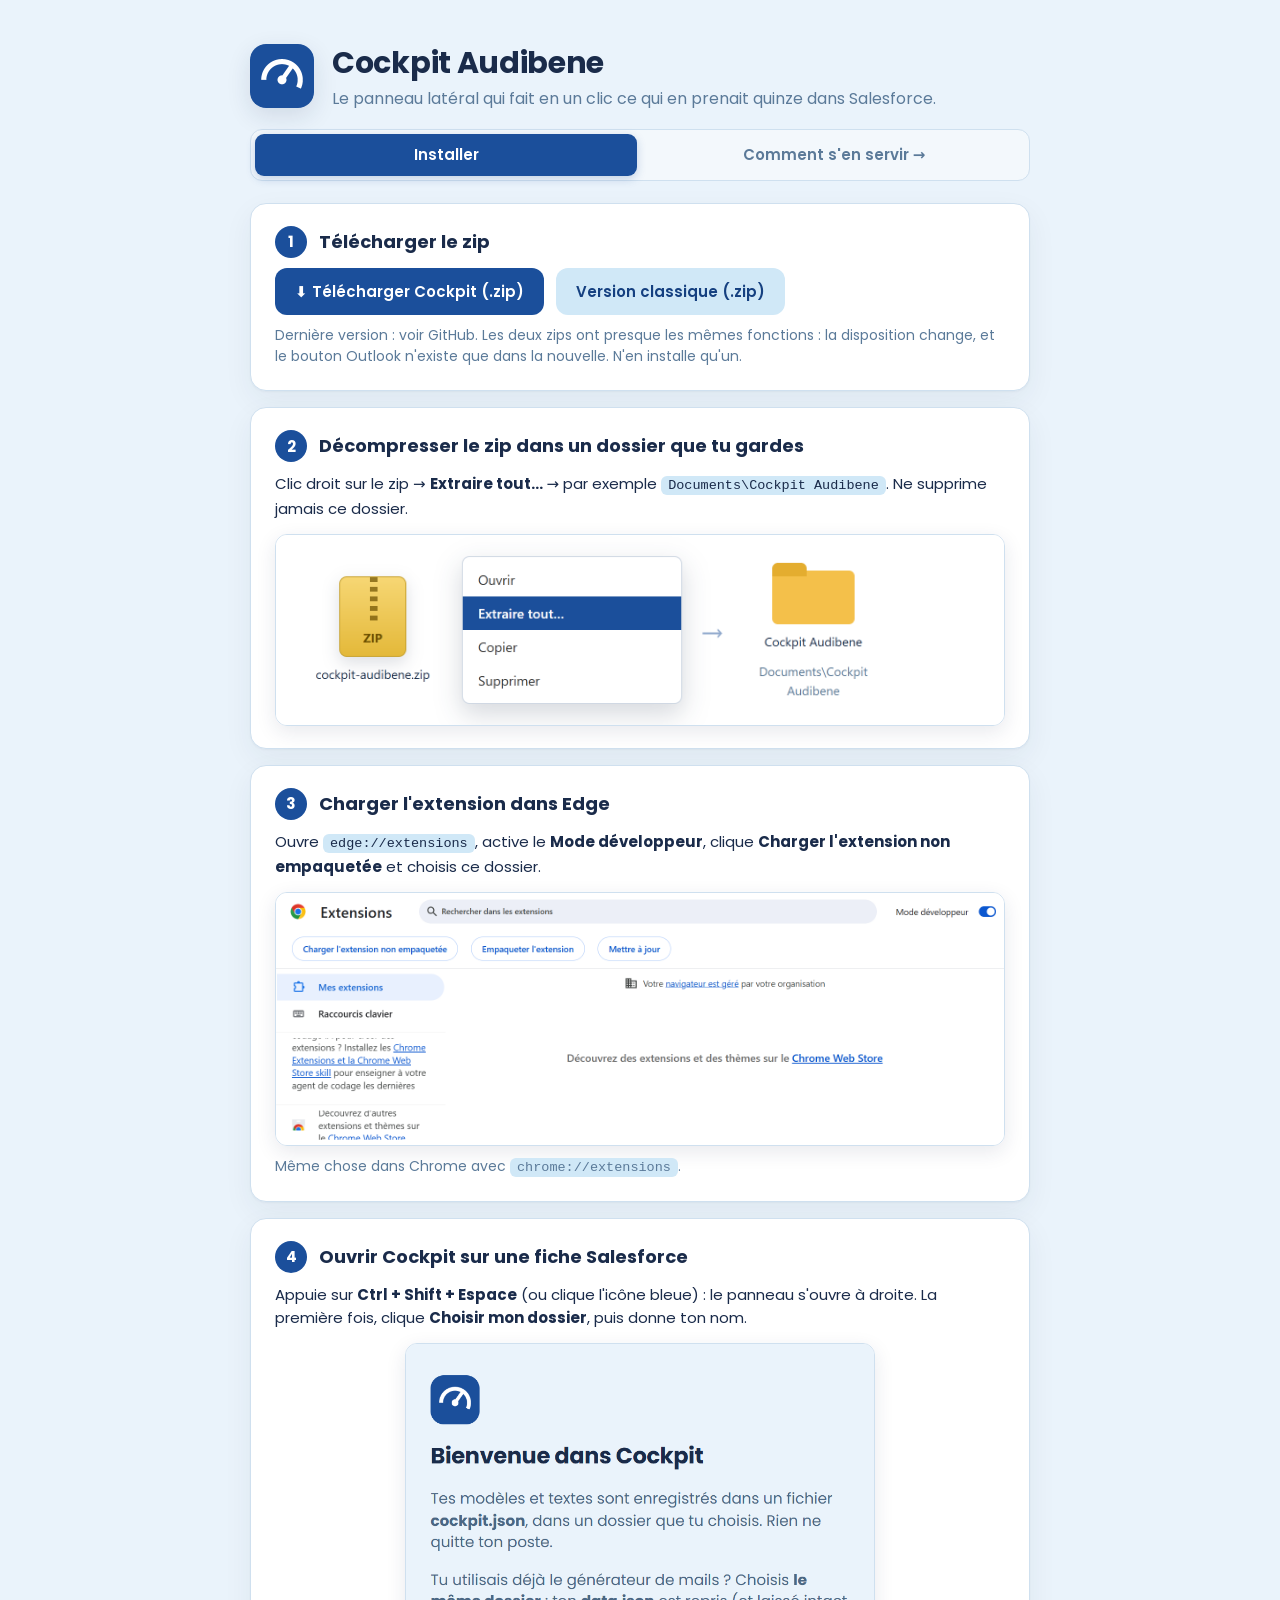
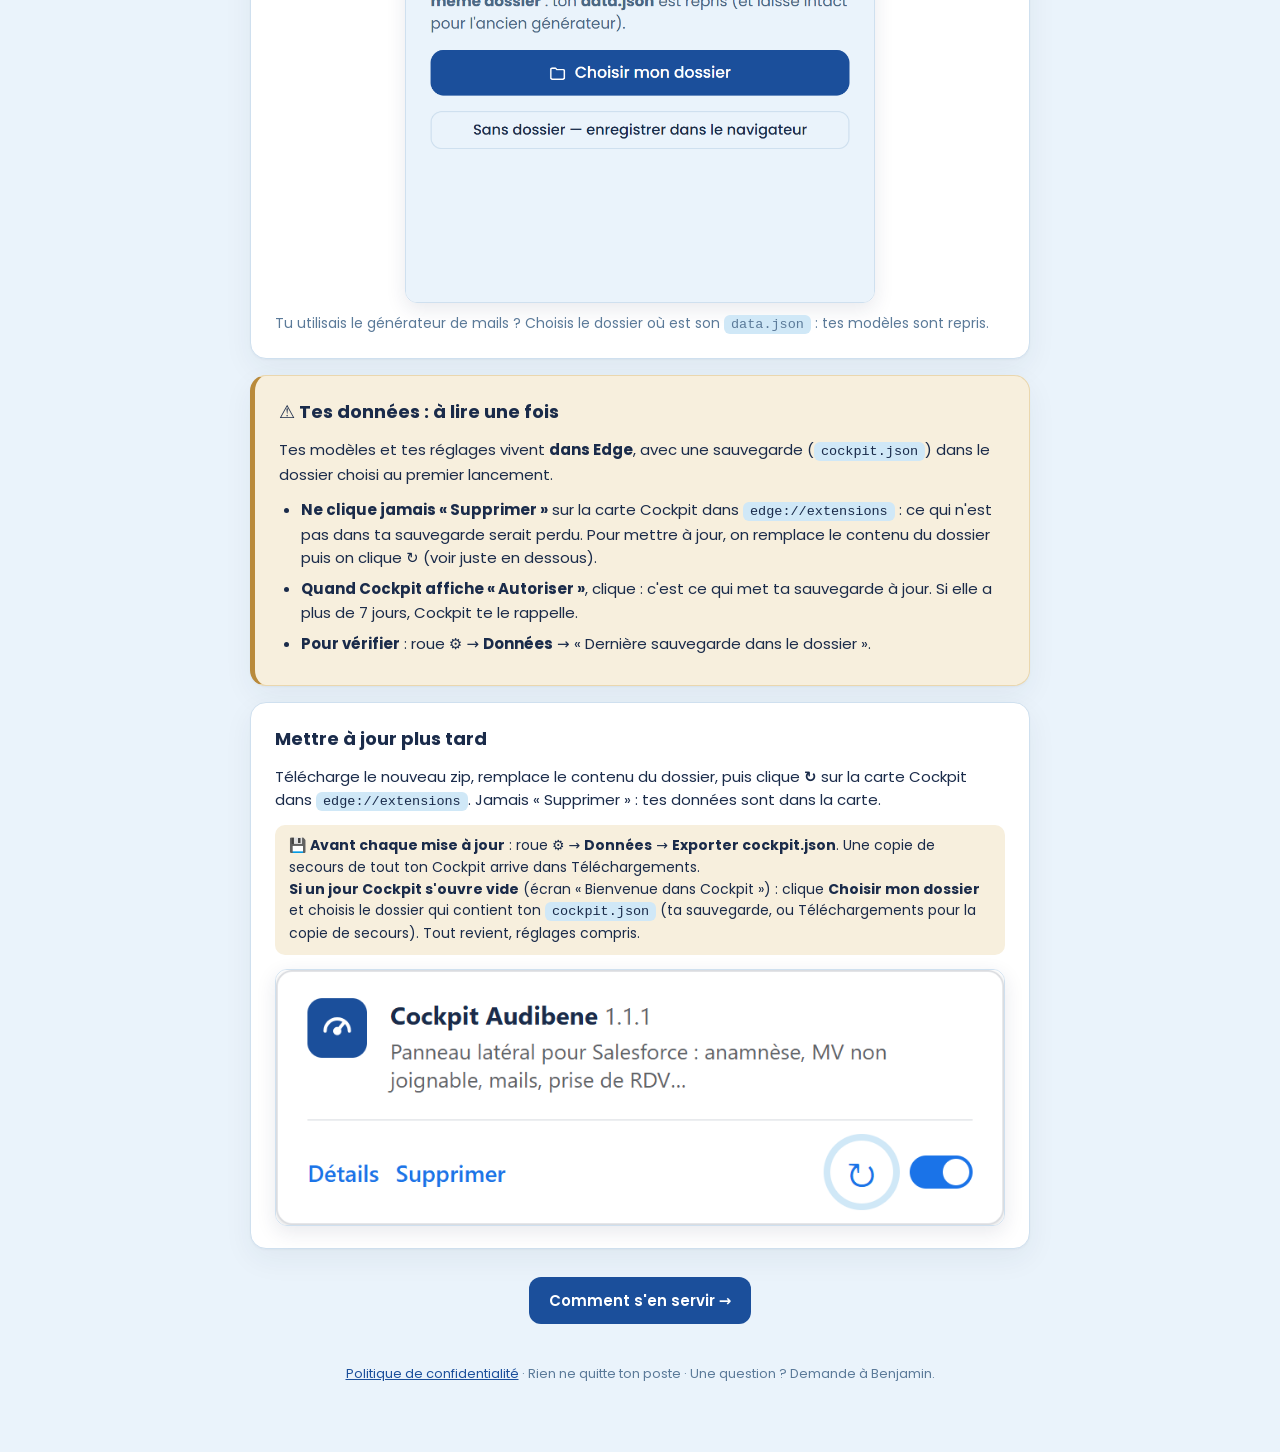
==== commit 38d07824: "Page d'installation : la version classique n'a pas le bouton Outlook (v1.1.14) Co-Authored-By: Claud" ====
--- a/index.html
+++ b/index.html
@@ -27,9 +27,9 @@
     <div class="etape"><span class="num">1</span><h2>Télécharger le zip</h2></div>
     <div class="row">
       <a class="btn" id="dl" href="https://github.com/Benjamin-Mag/cockpit-audibene-install/releases/latest/download/cockpit-audibene.zip">⬇ Télécharger Cockpit (.zip)</a>
-      <a class="btn ghost" id="dl-classique" href="https://github.com/Benjamin-Mag/cockpit-audibene-install/releases/latest/download/cockpit-audibene-classique.zip" title="Même Cockpit, même fonctions, mais avec l'ancienne disposition : onglets en haut, pas d'écran Fiche">Version classique (.zip)</a>
+      <a class="btn ghost" id="dl-classique" href="https://github.com/Benjamin-Mag/cockpit-audibene-install/releases/latest/download/cockpit-audibene-classique.zip" title="Même Cockpit, avec l'ancienne disposition : onglets en haut, pas d'écran Fiche (et sans le bouton Outlook)">Version classique (.zip)</a>
     </div>
-    <p class="note">Dernière version : <span id="ver">…</span>. Les deux zips ont les mêmes fonctions ; seule la disposition change. N'en installe qu'un.</p>
+    <p class="note">Dernière version : <span id="ver">…</span>. Les deux zips ont presque les mêmes fonctions : la disposition change, et le bouton Outlook n'existe que dans la nouvelle. N'en installe qu'un.</p>
   </section>
 
   <section class="card">
